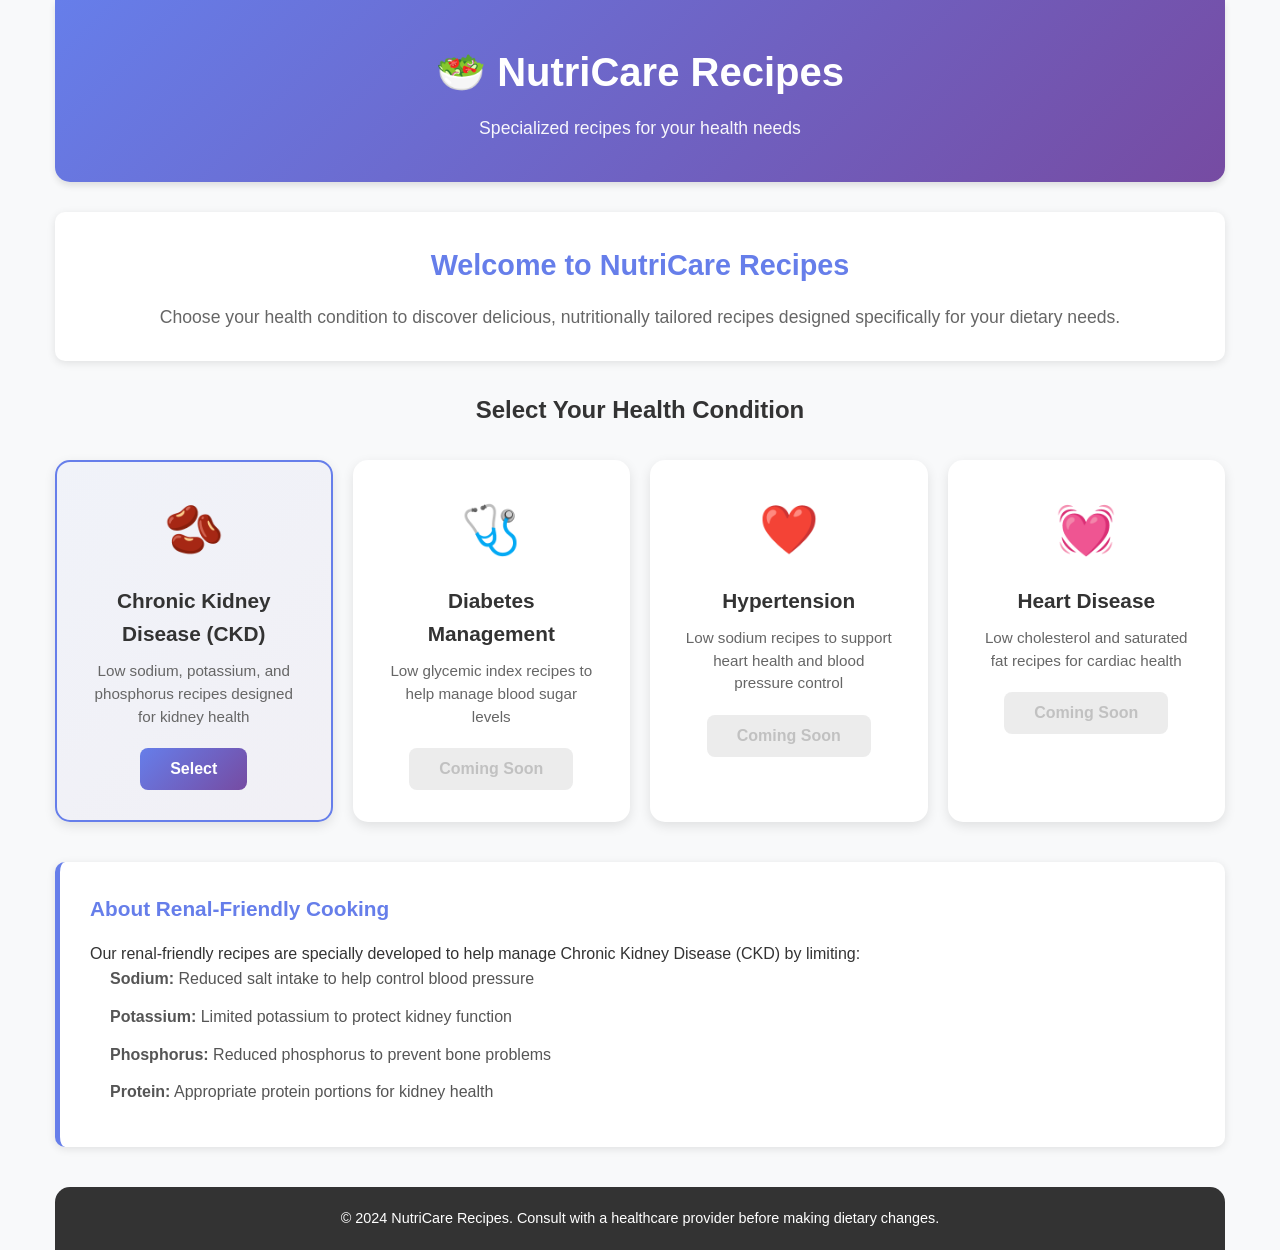
==== index.html @ 2f470654 "feat: Add NutriCare Recipes application with renal-friendly recipes - Implemented recipe generation " ====
<!DOCTYPE html>
<html lang="en">
<head>
    <meta charset="UTF-8">
    <meta name="viewport" content="width=device-width, initial-scale=1.0">
    <title>NutriCare Recipes - Specialized Recipes for Health Conditions</title>
    <link rel="stylesheet" href="css/style.css">
</head>
<body>
    <div class="container">
        <!-- Header -->
        <header class="header">
            <div class="header-content">
                <h1>🥗 NutriCare Recipes</h1>
                <p class="tagline">Specialized recipes for your health needs</p>
            </div>
        </header>

        <!-- Main Content -->
        <main class="main-content">
            <div class="intro-section">
                <h2>Welcome to NutriCare Recipes</h2>
                <p>Choose your health condition to discover delicious, nutritionally tailored recipes designed specifically for your dietary needs.</p>
            </div>

            <!-- Health Condition Selector -->
            <section class="conditions-section">
                <h3>Select Your Health Condition</h3>
                <div class="conditions-grid">
                    <!-- Renal Disease -->
                    <div class="condition-card" data-condition="renal">
                        <div class="condition-icon">🫘</div>
                        <h4>Chronic Kidney Disease (CKD)</h4>
                        <p>Low sodium, potassium, and phosphorus recipes designed for kidney health</p>
                        <button class="btn btn-primary" onclick="selectCondition('renal')">Select</button>
                    </div>

                    <!-- Diabetes -->
                    <div class="condition-card" data-condition="diabetes">
                        <div class="condition-icon">🩺</div>
                        <h4>Diabetes Management</h4>
                        <p>Low glycemic index recipes to help manage blood sugar levels</p>
                        <button class="btn btn-secondary" onclick="selectCondition('diabetes')" disabled title="Coming soon">Coming Soon</button>
                    </div>

                    <!-- Hypertension -->
                    <div class="condition-card" data-condition="hypertension">
                        <div class="condition-icon">❤️</div>
                        <h4>Hypertension</h4>
                        <p>Low sodium recipes to support heart health and blood pressure control</p>
                        <button class="btn btn-secondary" onclick="selectCondition('hypertension')" disabled title="Coming soon">Coming Soon</button>
                    </div>

                    <!-- Heart Disease -->
                    <div class="condition-card" data-condition="heart">
                        <div class="condition-icon">💓</div>
                        <h4>Heart Disease</h4>
                        <p>Low cholesterol and saturated fat recipes for cardiac health</p>
                        <button class="btn btn-secondary" onclick="selectCondition('heart')" disabled title="Coming soon">Coming Soon</button>
                    </div>
                </div>
            </section>

            <!-- Information Section -->
            <section class="info-section">
                <div class="info-box">
                    <h3>About Renal-Friendly Cooking</h3>
                    <p>Our renal-friendly recipes are specially developed to help manage Chronic Kidney Disease (CKD) by limiting:</p>
                    <ul>
                        <li><strong>Sodium:</strong> Reduced salt intake to help control blood pressure</li>
                        <li><strong>Potassium:</strong> Limited potassium to protect kidney function</li>
                        <li><strong>Phosphorus:</strong> Reduced phosphorus to prevent bone problems</li>
                        <li><strong>Protein:</strong> Appropriate protein portions for kidney health</li>
                    </ul>
                </div>
            </section>
        </main>

        <!-- Footer -->
        <footer class="footer">
            <p>&copy; 2024 NutriCare Recipes. Consult with a healthcare provider before making dietary changes.</p>
        </footer>
    </div>

    <script src="js/app.js"></script>
</body>
</html>
---- css/style.css ----
/* Global Styles */
* {
    margin: 0;
    padding: 0;
    box-sizing: border-box;
}

body {
    font-family: 'Segoe UI', Tahoma, Geneva, Verdana, sans-serif;
    line-height: 1.6;
    color: #333;
    background-color: #f8f9fa;
}

.container {
    max-width: 1200px;
    margin: 0 auto;
    padding: 0 15px;
    min-height: 100vh;
    display: flex;
    flex-direction: column;
}

/* Header Styles */
.header {
    background: linear-gradient(135deg, #667eea 0%, #764ba2 100%);
    color: white;
    padding: 40px 0;
    text-align: center;
    margin-bottom: 30px;
    border-radius: 0 0 15px 15px;
    box-shadow: 0 4px 6px rgba(0, 0, 0, 0.1);
}

.header h1 {
    font-size: 2.5em;
    margin-bottom: 10px;
    font-weight: 700;
}

.header .tagline {
    font-size: 1.1em;
    opacity: 0.95;
}

.breadcrumb {
    margin-top: 15px;
    font-size: 0.9em;
    opacity: 0.8;
}

.breadcrumb a {
    color: white;
    text-decoration: none;
    transition: opacity 0.3s;
}

.breadcrumb a:hover {
    opacity: 0.7;
}

/* Main Content */
.main-content {
    flex: 1;
}

/* Intro Section */
.intro-section {
    background: white;
    padding: 30px;
    border-radius: 10px;
    margin-bottom: 30px;
    box-shadow: 0 2px 8px rgba(0, 0, 0, 0.1);
    text-align: center;
}

.intro-section h2 {
    color: #667eea;
    margin-bottom: 15px;
    font-size: 1.8em;
}

.intro-section p {
    color: #666;
    font-size: 1.1em;
}

/* Conditions Section */
.conditions-section {
    margin-bottom: 40px;
    text-align: center;
}

.conditions-section h3 {
    color: #333;
    margin-bottom: 30px;
    font-size: 1.5em;
}

.conditions-grid {
    display: grid;
    grid-template-columns: repeat(auto-fit, minmax(250px, 1fr));
    gap: 20px;
    margin-bottom: 20px;
}

.condition-card {
    background: white;
    padding: 30px;
    border-radius: 15px;
    box-shadow: 0 4px 12px rgba(0, 0, 0, 0.1);
    transition: transform 0.3s, box-shadow 0.3s;
    text-align: center;
    border: 2px solid transparent;
}

.condition-card:hover {
    transform: translateY(-5px);
    box-shadow: 0 8px 20px rgba(0, 0, 0, 0.15);
}

.condition-card[data-condition="renal"] {
    border-color: #667eea;
    background: linear-gradient(135deg, rgba(102, 126, 234, 0.05), rgba(118, 75, 162, 0.05));
}

.condition-icon {
    font-size: 3em;
    margin-bottom: 15px;
}

.condition-card h4 {
    color: #333;
    margin-bottom: 10px;
    font-size: 1.3em;
}

.condition-card p {
    color: #666;
    margin-bottom: 20px;
    font-size: 0.95em;
    line-height: 1.5;
}

/* Button Styles */
.btn {
    padding: 12px 30px;
    border: none;
    border-radius: 8px;
    font-size: 1em;
    cursor: pointer;
    transition: all 0.3s;
    font-weight: 600;
}

.btn-primary {
    background: linear-gradient(135deg, #667eea 0%, #764ba2 100%);
    color: white;
}

.btn-primary:hover:not(:disabled) {
    transform: scale(1.05);
    box-shadow: 0 4px 12px rgba(102, 126, 234, 0.4);
}

.btn-secondary {
    background: #e0e0e0;
    color: #999;
    cursor: not-allowed;
}

.btn-secondary:disabled {
    opacity: 0.6;
}

/* Info Section */
.info-section {
    margin-top: 40px;
}

.info-box {
    background: white;
    padding: 30px;
    border-radius: 10px;
    box-shadow: 0 2px 8px rgba(0, 0, 0, 0.1);
    border-left: 5px solid #667eea;
}

.info-box h3 {
    color: #667eea;
    margin-bottom: 15px;
    font-size: 1.3em;
}

.info-box ul {
    margin-left: 20px;
    list-style: none;
}

.info-box li {
    margin-bottom: 12px;
    color: #555;
    line-height: 1.6;
}

/* Cuisine Selector */
.cuisine-selector {
    background: white;
    padding: 30px;
    border-radius: 10px;
    margin-bottom: 30px;
    box-shadow: 0 2px 8px rgba(0, 0, 0, 0.1);
}

.cuisine-selector h2 {
    color: #333;
    margin-bottom: 20px;
    text-align: center;
}

.cuisine-tabs {
    display: flex;
    gap: 10px;
    justify-content: center;
    flex-wrap: wrap;
}

.tab-btn {
    padding: 12px 25px;
    border: 2px solid #ddd;
    background: white;
    border-radius: 25px;
    cursor: pointer;
    font-size: 1em;
    transition: all 0.3s;
    font-weight: 600;
}

.tab-btn:hover {
    border-color: #667eea;
    color: #667eea;
}

.tab-btn.active {
    background: linear-gradient(135deg, #667eea 0%, #764ba2 100%);
    color: white;
    border-color: transparent;
}

/* Search Section */
.search-section {
    background: white;
    padding: 25px;
    border-radius: 10px;
    margin-bottom: 25px;
    box-shadow: 0 2px 8px rgba(0, 0, 0, 0.1);
}

.search-box {
    display: flex;
    gap: 10px;
    margin-bottom: 15px;
}

.search-box input {
    flex: 1;
    padding: 12px 15px;
    border: 2px solid #ddd;
    border-radius: 8px;
    font-size: 1em;
    transition: border-color 0.3s;
}

.search-box input:focus {
    outline: none;
    border-color: #667eea;
}

.search-box button {
    padding: 12px 25px;
    background: #667eea;
    color: white;
    border: none;
    border-radius: 8px;
    cursor: pointer;
    font-weight: 600;
    transition: background 0.3s;
}

.search-box button:hover {
    background: #764ba2;
}

.filter-options {
    display: flex;
    gap: 15px;
    flex-wrap: wrap;
}

.filter-options select {
    padding: 10px 15px;
    border: 2px solid #ddd;
    border-radius: 8px;
    font-size: 0.95em;
    cursor: pointer;
    background: white;
    transition: border-color 0.3s;
}

.filter-options select:focus {
    outline: none;
    border-color: #667eea;
}

/* Recipe Count */
.recipe-count {
    text-align: center;
    margin-bottom: 20px;
    color: #666;
}

/* Recipes Grid */
.recipes-grid {
    display: grid;
    grid-template-columns: repeat(auto-fill, minmax(280px, 1fr));
    gap: 25px;
    margin-bottom: 40px;
}

.recipe-card {
    background: white;
    border-radius: 12px;
    overflow: hidden;
    box-shadow: 0 4px 12px rgba(0, 0, 0, 0.1);
    transition: transform 0.3s, box-shadow 0.3s;
    cursor: pointer;
    display: flex;
    flex-direction: column;
}

.recipe-card:hover {
    transform: translateY(-8px);
    box-shadow: 0 8px 20px rgba(0, 0, 0, 0.15);
}

.recipe-image {
    width: 100%;
    height: 200px;
    background: linear-gradient(135deg, #667eea 0%, #764ba2 100%);
    display: flex;
    align-items: center;
    justify-content: center;
    font-size: 3em;
    color: white;
}

.recipe-content {
    padding: 20px;
    flex: 1;
    display: flex;
    flex-direction: column;
}

.recipe-cuisine {
    display: inline-block;
    background: #f0f0f0;
    color: #667eea;
    padding: 5px 12px;
    border-radius: 20px;
    font-size: 0.8em;
    font-weight: 600;
    margin-bottom: 10px;
    width: fit-content;
}

.recipe-card h3 {
    color: #333;
    margin-bottom: 10px;
    font-size: 1.2em;
    line-height: 1.4;
}

.recipe-details {
    display: flex;
    gap: 15px;
    margin-bottom: 15px;
    flex-wrap: wrap;
    font-size: 0.9em;
    color: #666;
}

.recipe-detail-item {
    display: flex;
    align-items: center;
    gap: 5px;
}

.recipe-description {
    color: #666;
    font-size: 0.95em;
    margin-bottom: 15px;
    flex: 1;
    line-height: 1.5;
}

.recipe-nutrition {
    display: flex;
    gap: 10px;
    padding-top: 15px;
    border-top: 1px solid #eee;
    flex-wrap: wrap;
}

.nutrition-badge {
    background: #f0f0f0;
    padding: 8px 12px;
    border-radius: 6px;
    font-size: 0.85em;
    color: #555;
}

.nutrition-badge strong {
    color: #667eea;
}

.recipe-card .btn {
    margin-top: auto;
    width: 100%;
    text-align: center;
}

/* Modal Styles */
.modal {
    position: fixed;
    z-index: 1000;
    left: 0;
    top: 0;
    width: 100%;
    height: 100%;
    background-color: rgba(0, 0, 0, 0.5);
    animation: fadeIn 0.3s;
}

@keyframes fadeIn {
    from { opacity: 0; }
    to { opacity: 1; }
}

.modal-content {
    background-color: white;
    margin: 5% auto;
    padding: 0;
    border-radius: 12px;
    width: 90%;
    max-width: 800px;
    max-height: 90vh;
    overflow-y: auto;
    box-shadow: 0 10px 40px rgba(0, 0, 0, 0.3);
    animation: slideIn 0.3s;
}

@keyframes slideIn {
    from {
        transform: translateY(-50px);
        opacity: 0;
    }
    to {
        transform: translateY(0);
        opacity: 1;
    }
}

.close {
    color: #999;
    float: right;
    font-size: 28px;
    font-weight: bold;
    cursor: pointer;
    padding: 15px;
}

.close:hover,
.close:focus {
    color: #333;
}

.recipe-detail {
    padding: 30px;
}

.recipe-detail h2 {
    color: #667eea;
    margin-bottom: 20px;
    font-size: 2em;
}

.recipe-detail-info {
    display: grid;
    grid-template-columns: repeat(auto-fit, minmax(200px, 1fr));
    gap: 20px;
    margin-bottom: 30px;
}

.detail-info-box {
    background: #f9f9f9;
    padding: 15px;
    border-radius: 8px;
    border-left: 4px solid #667eea;
}

.detail-info-box h4 {
    color: #667eea;
    margin-bottom: 8px;
    font-size: 0.9em;
    text-transform: uppercase;
}

.detail-info-box p {
    font-size: 1.1em;
    color: #333;
    font-weight: 600;
}

.recipe-detail h3 {
    color: #333;
    margin-top: 25px;
    margin-bottom: 15px;
    border-bottom: 2px solid #667eea;
    padding-bottom: 10px;
}

.ingredients-list {
    list-style: none;
    margin-bottom: 30px;
}

.ingredients-list li {
    padding: 8px 0;
    padding-left: 25px;
    position: relative;
    color: #555;
}

.ingredients-list li:before {
    content: "✓";
    position: absolute;
    left: 0;
    color: #667eea;
    font-weight: bold;
}

.instructions-list {
    list-style: none;
    counter-reset: step-counter;
}

.instructions-list li {
    counter-increment: step-counter;
    padding: 15px 0;
    padding-left: 40px;
    position: relative;
    color: #555;
    line-height: 1.6;
}

.instructions-list li:before {
    content: counter(step-counter);
    position: absolute;
    left: 0;
    top: 15px;
    background: #667eea;
    color: white;
    width: 30px;
    height: 30px;
    border-radius: 50%;
    display: flex;
    align-items: center;
    justify-content: center;
    font-weight: bold;
}

.nutrition-info {
    background: #f9f9f9;
    padding: 20px;
    border-radius: 8px;
    margin-bottom: 20px;
}

.nutrition-grid {
    display: grid;
    grid-template-columns: repeat(auto-fit, minmax(150px, 1fr));
    gap: 15px;
}

.nutrition-item {
    background: white;
    padding: 15px;
    border-radius: 8px;
    text-align: center;
    border: 2px solid #eee;
}

.nutrition-item .label {
    color: #999;
    font-size: 0.85em;
    text-transform: uppercase;
    margin-bottom: 8px;
}

.nutrition-item .value {
    color: #667eea;
    font-size: 1.5em;
    font-weight: bold;
}

.renal-note {
    background: #e8f5e9;
    border-left: 4px solid #4caf50;
    padding: 15px;
    border-radius: 8px;
    margin-top: 20px;
}

.renal-note h4 {
    color: #2e7d32;
    margin-bottom: 8px;
}

.renal-note p {
    color: #558b2f;
    font-size: 0.95em;
    line-height: 1.6;
}

/* Footer */
.footer {
    background: #333;
    color: white;
    text-align: center;
    padding: 20px;
    margin-top: 40px;
    border-radius: 15px 15px 0 0;
}

.footer p {
    font-size: 0.9em;
}

/* Loading State */
.loading {
    text-align: center;
    color: #999;
    padding: 40px;
    font-size: 1.1em;
}

/* Responsive Design */
@media (max-width: 768px) {
    .header h1 {
        font-size: 1.8em;
    }

    .conditions-grid {
        grid-template-columns: 1fr;
    }

    .cuisine-tabs {
        flex-direction: column;
    }

    .tab-btn {
        width: 100%;
    }

    .search-box {
        flex-direction: column;
    }

    .filter-options {
        flex-direction: column;
    }

    .filter-options select {
        width: 100%;
    }

    .recipes-grid {
        grid-template-columns: 1fr;
    }

    .recipe-detail-info {
        grid-template-columns: 1fr;
    }

    .modal-content {
        width: 95%;
        margin: 20% auto;
    }

    .recipe-detail {
        padding: 20px;
    }

    .close {
        padding: 10px;
    }
}

/* Ingredient Finder Section Styles */
.ingredient-finder-section {
    background: linear-gradient(135deg, #667eea 0%, #764ba2 100%);
    padding: 30px;
    border-radius: 12px;
    margin-bottom: 40px;
    color: white;
    box-shadow: 0 8px 20px rgba(102, 126, 234, 0.2);
}

.ingredient-finder-section h2 {
    font-size: 1.8em;
    margin-bottom: 10px;
    color: white;
}

.ingredient-finder-section p {
    font-size: 1em;
    opacity: 0.95;
    margin-bottom: 25px;
}

.ingredient-input-wrapper {
    position: relative;
    margin-bottom: 20px;
}

.ingredient-input {
    width: 100%;
    padding: 12px 16px;
    font-size: 1em;
    border: 2px solid rgba(255, 255, 255, 0.3);
    border-radius: 8px;
    background: rgba(255, 255, 255, 0.95);
    color: #333;
    transition: all 0.3s ease;
}

.ingredient-input:focus {
    outline: none;
    border-color: white;
    background: white;
    box-shadow: 0 0 0 3px rgba(255, 255, 255, 0.2);
}

.ingredient-suggestions {
    position: absolute;
    top: 100%;
    left: 0;
    right: 0;
    background: white;
    border-radius: 8px;
    max-height: 250px;
    overflow-y: auto;
    margin-top: 5px;
    display: none;
    z-index: 100;
    box-shadow: 0 8px 16px rgba(0, 0, 0, 0.15);
}

.ingredient-suggestions.active {
    display: block;
}

.suggestion-item {
    padding: 12px 16px;
    cursor: pointer;
    color: #333;
    font-size: 0.95em;
    transition: background 0.2s ease;
    border-bottom: 1px solid #f0f0f0;
}

.suggestion-item:last-child {
    border-bottom: none;
}

.suggestion-item:hover {
    background: #f5f5f5;
    color: #667eea;
    font-weight: 500;
}

.selected-ingredients-wrapper {
    margin-bottom: 20px;
}

.selected-ingredients-label {
    font-size: 0.95em;
    margin-bottom: 10px;
    opacity: 0.9;
    display: block;
}

.selected-ingredients {
    display: flex;
    flex-wrap: wrap;
    gap: 10px;
    min-height: 35px;
    padding-bottom: 10px;
}

.ingredient-tag {
    background: rgba(255, 255, 255, 0.25);
    color: white;
    padding: 8px 12px;
    border-radius: 20px;
    font-size: 0.9em;
    display: inline-flex;
    align-items: center;
    gap: 8px;
    border: 1px solid rgba(255, 255, 255, 0.4);
    backdrop-filter: blur(10px);
    animation: slideInTag 0.3s ease;
}

@keyframes slideInTag {
    from {
        opacity: 0;
        transform: translateY(-10px);
    }
    to {
        opacity: 1;
        transform: translateY(0);
    }
}

.ingredient-tag-remove {
    cursor: pointer;
    font-weight: bold;
    font-size: 1.1em;
    transition: transform 0.2s ease;
}

.ingredient-tag-remove:hover {
    transform: scale(1.3);
}

.find-recipes-btn {
    width: 100%;
    padding: 14px 24px;
    font-size: 1em;
    font-weight: 600;
    background: rgba(255, 255, 255, 0.95);
    color: #667eea;
    border: none;
    border-radius: 8px;
    cursor: pointer;
    transition: all 0.3s ease;
    text-transform: uppercase;
    letter-spacing: 0.5px;
    box-shadow: 0 4px 12px rgba(0, 0, 0, 0.1);
}

.find-recipes-btn:hover {
    background: white;
    transform: translateY(-2px);
    box-shadow: 0 6px 20px rgba(0, 0, 0, 0.15);
}

.find-recipes-btn:active {
    transform: translateY(0);
}

.find-recipes-btn:disabled {
    opacity: 0.6;
    cursor: not-allowed;
    transform: none;
}

.ingredient-results {
    margin-top: 40px;
}

.ingredient-results h3 {
    color: #333;
    margin-bottom: 20px;
    font-size: 1.4em;
}

.no-results {
    text-align: center;
    padding: 40px 20px;
    color: #999;
    background: #f9f9f9;
    border-radius: 8px;
    font-size: 1.05em;
}

.results-grid {
    display: grid;
    grid-template-columns: repeat(auto-fill, minmax(280px, 1fr));
    gap: 24px;
}

.result-recipe-card {
    background: white;
    border-radius: 12px;
    overflow: hidden;
    box-shadow: 0 4px 12px rgba(0, 0, 0, 0.1);
    transition: all 0.3s ease;
    display: flex;
    flex-direction: column;
    position: relative;
}

.result-recipe-card:hover {
    transform: translateY(-8px);
    box-shadow: 0 12px 24px rgba(0, 0, 0, 0.15);
}

.match-badge {
    position: absolute;
    top: 12px;
    right: 12px;
    background: linear-gradient(135deg, #667eea 0%, #764ba2 100%);
    color: white;
    padding: 8px 14px;
    border-radius: 20px;
    font-weight: 600;
    font-size: 0.9em;
    box-shadow: 0 4px 12px rgba(102, 126, 234, 0.3);
}

.result-recipe-content {
    padding: 20px;
    flex: 1;
    display: flex;
    flex-direction: column;
}

.result-recipe-content h4 {
    color: #667eea;
    margin-bottom: 10px;
    font-size: 1.2em;
}

.result-recipe-content p {
    color: #777;
    font-size: 0.9em;
    margin-bottom: 15px;
    flex: 1;
}

.matched-ingredients-list {
    background: #f9f9f9;
    padding: 12px;
    border-radius: 6px;
    margin-bottom: 15px;
}

.matched-ingredients-label {
    font-size: 0.8em;
    color: #999;
    text-transform: uppercase;
    margin-bottom: 8px;
    display: block;
}

.matched-ingredients {
    display: flex;
    flex-wrap: wrap;
    gap: 6px;
}

.matched-ingredient {
    background: #667eea;
    color: white;
    padding: 4px 10px;
    border-radius: 12px;
    font-size: 0.8em;
}

.result-recipe-btn {
    width: 100%;
    padding: 10px;
    background: linear-gradient(135deg, #667eea 0%, #764ba2 100%);
    color: white;
    border: none;
    border-radius: 6px;
    cursor: pointer;
    font-size: 0.95em;
    font-weight: 600;
    transition: all 0.3s ease;
}

.result-recipe-btn:hover {
    transform: scale(1.02);
    box-shadow: 0 4px 12px rgba(102, 126, 234, 0.3);
}

/* Modal Header Buttons */
.modal-header-buttons {
    display: flex;
    gap: 12px;
    margin-bottom: 20px;
    padding-bottom: 15px;
    border-bottom: 2px solid #f0f0f0;
}

.download-btn {
    display: flex;
    align-items: center;
    gap: 8px;
    padding: 10px 18px;
    background: linear-gradient(135deg, #667eea 0%, #764ba2 100%);
    color: white;
    border: none;
    border-radius: 6px;
    cursor: pointer;
    font-size: 0.95em;
    font-weight: 600;
    transition: all 0.3s ease;
    box-shadow: 0 4px 12px rgba(102, 126, 234, 0.2);
}

.download-btn:hover {
    transform: translateY(-2px);
    box-shadow: 0 6px 20px rgba(102, 126, 234, 0.3);
}

.download-btn:active {
    transform: translateY(0);
}

.download-btn:disabled {
    opacity: 0.6;
    cursor: not-allowed;
    transform: none;
}

/* Responsive Design */
@media (max-width: 768px) {
    .header h1 {
        font-size: 1.8em;
    }

    .conditions-grid {
        grid-template-columns: 1fr;
    }

    .cuisine-tabs {
        flex-direction: column;
    }

    .tab-btn {
        width: 100%;
    }

    .search-box {
        flex-direction: column;
    }

    .filter-options {
        flex-direction: column;
    }

    .filter-options select {
        width: 100%;
    }

    .recipes-grid {
        grid-template-columns: 1fr;
    }

    .recipe-detail-info {
        grid-template-columns: 1fr;
    }

    .modal-content {
        width: 95%;
        margin: 20% auto;
    }

    .recipe-detail {
        padding: 20px;
    }

    .close {
        padding: 10px;
    }

    .ingredient-finder-section {
        padding: 20px;
    }

    .ingredient-finder-section h2 {
        font-size: 1.4em;
    }

    .results-grid {
        grid-template-columns: 1fr;
    }

    .modal-header-buttons {
        flex-direction: column;
    }

    .download-btn {
        width: 100%;
        justify-content: center;
    }
}

@media (max-width: 600px) {
    .container {
        padding: 0 10px;
    }

    .header {
        padding: 25px 0;
    }

    .header h1 {
        font-size: 1.5em;
    }

    .intro-section,
    .cuisine-selector,
    .search-section {
        padding: 20px;
    }

    .recipe-details {
        font-size: 0.8em;
    }

    .nutrition-grid {
        grid-template-columns: repeat(2, 1fr);
    }

    .ingredient-finder-section {
        padding: 15px;
    }

    .ingredient-finder-section h2 {
        font-size: 1.2em;
    }

    .ingredient-finder-section p {
        font-size: 0.9em;
    }

    .ingredient-input {
        padding: 10px 12px;
        font-size: 0.95em;
    }

    .find-recipes-btn {
        padding: 12px 18px;
        font-size: 0.9em;
    }

    .ingredient-tag {
        padding: 6px 10px;
        font-size: 0.8em;
    }

    .match-badge {
        padding: 6px 10px;
        font-size: 0.8em;
    }

    .result-recipe-card {
        margin-bottom: 10px;
    }
}
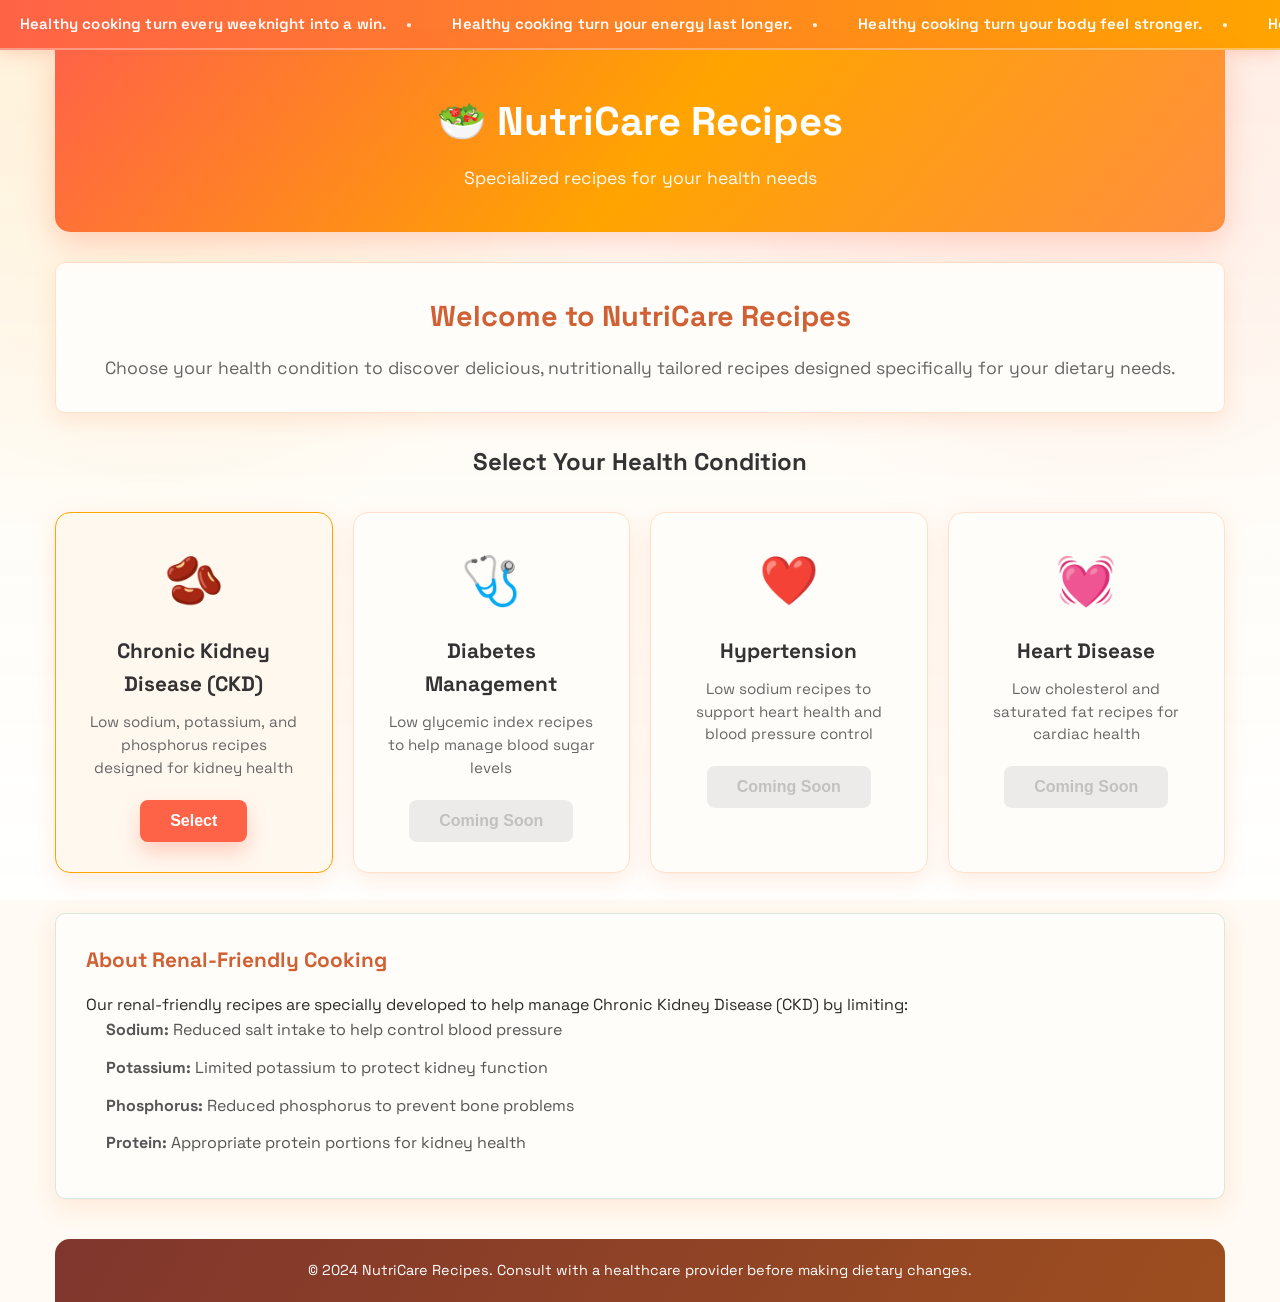
==== commit 698d9ae6: "feat: Add quote ticker component with dynamic quotes generation and styling" ====
--- a/index.html
+++ b/index.html
@@ -7,6 +7,12 @@
     <link rel="stylesheet" href="css/style.css">
 </head>
 <body>
+    <section class="quote-ticker" aria-label="Healthy quotes ticker">
+        <div class="quote-ticker__viewport">
+            <div class="quote-ticker__track" id="quoteTickerTrack"></div>
+        </div>
+    </section>
+
     <div class="container">
         <!-- Header -->
         <header class="header">
@@ -82,6 +88,7 @@
         </footer>
     </div>
 
+    <script src="js/quotes.js"></script>
     <script src="js/app.js"></script>
 </body>
 </html>
--- a/css/style.css
+++ b/css/style.css
@@ -1,3 +1,5 @@
+@import url('https://fonts.googleapis.com/css2?family=Space+Grotesk:wght@400;500;600;700&display=swap');
+
 /* Global Styles */
 * {
     margin: 0;
@@ -20,16 +22,61 @@
     display: flex;
     flex-direction: column;
 }
+.quote-ticker {
+    width: 100%;
+    background: linear-gradient(90deg, #ff6347 0%, #ffa400 100%);
+    color: #fff;
+    border-bottom: 2px solid rgba(255, 255, 255, 0.35);
+    box-shadow: 0 4px 14px rgba(255, 99, 71, 0.22);
+    overflow: hidden;
+}
+
+.quote-ticker__viewport {
+    overflow: hidden;
+    white-space: nowrap;
+}
+
+.quote-ticker__track {
+    display: inline-flex;
+    width: max-content;
+    will-change: transform;
+    animation: quoteTickerRun 240s linear infinite;
+}
+
+.quote-ticker__segment {
+    display: inline-flex;
+    align-items: center;
+    flex-shrink: 0;
+}
+
+.quote-ticker__item {
+    display: inline-block;
+    padding: 12px 20px;
+    font-weight: 600;
+    font-size: 0.94em;
+    letter-spacing: 0.01em;
+    white-space: nowrap;
+}
+
+.quote-ticker__item::after {
+    content: "•";
+    margin-left: 20px;
+    opacity: 0.85;
+}
+
+.quote-ticker:hover .quote-ticker__track {
+    animation-play-state: paused;
+}
 
 /* Header Styles */
 .header {
-    background: linear-gradient(135deg, #667eea 0%, #764ba2 100%);
+    background: #8b7566;
     color: white;
     padding: 40px 0;
     text-align: center;
     margin-bottom: 30px;
     border-radius: 0 0 15px 15px;
-    box-shadow: 0 4px 6px rgba(0, 0, 0, 0.1);
+    box-shadow: 0 2px 8px rgba(0, 0, 0, 0.1);
 }
 
 .header h1 {
@@ -75,7 +122,7 @@
 }
 
 .intro-section h2 {
-    color: #667eea;
+    color: #8b7566;
     margin-bottom: 15px;
     font-size: 1.8em;
 }
@@ -120,8 +167,8 @@
 }
 
 .condition-card[data-condition="renal"] {
-    border-color: #667eea;
-    background: linear-gradient(135deg, rgba(102, 126, 234, 0.05), rgba(118, 75, 162, 0.05));
+    border-color: #c9a876;
+    background: #fffaf5;
 }
 
 .condition-icon {
@@ -154,13 +201,13 @@
 }
 
 .btn-primary {
-    background: linear-gradient(135deg, #667eea 0%, #764ba2 100%);
+    background: #8b7566;
     color: white;
 }
 
 .btn-primary:hover:not(:disabled) {
-    transform: scale(1.05);
-    box-shadow: 0 4px 12px rgba(102, 126, 234, 0.4);
+    background: #7a6555;
+    box-shadow: 0 4px 12px rgba(0, 0, 0, 0.12);
 }
 
 .btn-secondary {
@@ -183,11 +230,11 @@
     padding: 30px;
     border-radius: 10px;
     box-shadow: 0 2px 8px rgba(0, 0, 0, 0.1);
-    border-left: 5px solid #667eea;
+    border-left: 5px solid #c9a876;
 }
 
 .info-box h3 {
-    color: #667eea;
+    color: #8b7566;
     margin-bottom: 15px;
     font-size: 1.3em;
 }
@@ -216,6 +263,40 @@
     color: #333;
     margin-bottom: 20px;
     text-align: center;
+}
+
+.renal-guidance-panel {
+    background: #fffaf5;
+    border: 1px solid var(--ring);
+    border-left: 4px solid #c9a876;
+    padding: 20px;
+    border-radius: 10px;
+    margin-bottom: 24px;
+}
+
+.renal-guidance-panel h3 {
+    color: #8b7566;
+    margin-bottom: 8px;
+}
+
+.renal-guidance-panel p {
+    color: #445;
+    margin-bottom: 12px;
+}
+
+.renal-guidance-targets {
+    display: flex;
+    gap: 10px;
+    flex-wrap: wrap;
+}
+
+.guidance-target {
+    background: white;
+    border: 1px solid var(--ring);
+    border-radius: 8px;
+    padding: 8px 12px;
+    font-weight: 600;
+    color: #8b7566;
 }
 
 .cuisine-tabs {
@@ -237,12 +318,12 @@
 }
 
 .tab-btn:hover {
-    border-color: #667eea;
-    color: #667eea;
+    border-color: #c9a876;
+    color: #8b7566;
 }
 
 .tab-btn.active {
-    background: linear-gradient(135deg, #667eea 0%, #764ba2 100%);
+    background: #8b7566;
     color: white;
     border-color: transparent;
 }
@@ -273,12 +354,12 @@
 
 .search-box input:focus {
     outline: none;
-    border-color: #667eea;
+    border-color: #c9a876;
 }
 
 .search-box button {
     padding: 12px 25px;
-    background: #667eea;
+    background: #8b7566;
     color: white;
     border: none;
     border-radius: 8px;
@@ -288,7 +369,7 @@
 }
 
 .search-box button:hover {
-    background: #764ba2;
+    background: #7a6555;
 }
 
 .filter-options {
@@ -309,7 +390,7 @@
 
 .filter-options select:focus {
     outline: none;
-    border-color: #667eea;
+    border-color: #c9a876;
 }
 
 /* Recipe Count */
@@ -346,7 +427,7 @@
 .recipe-image {
     width: 100%;
     height: 200px;
-    background: linear-gradient(135deg, #667eea 0%, #764ba2 100%);
+    background: #8b7566;
     display: flex;
     align-items: center;
     justify-content: center;
@@ -364,7 +445,7 @@
 .recipe-cuisine {
     display: inline-block;
     background: #f0f0f0;
-    color: #667eea;
+    color: #8b7566;
     padding: 5px 12px;
     border-radius: 20px;
     font-size: 0.8em;
@@ -403,6 +484,12 @@
     line-height: 1.5;
 }
 
+.serving-weight-text {
+    font-size: 0.85em;
+    color: #666;
+    margin-bottom: 10px;
+}
+
 .recipe-nutrition {
     display: flex;
     gap: 10px;
@@ -420,7 +507,14 @@
 }
 
 .nutrition-badge strong {
-    color: #667eea;
+    color: #8b7566;
+}
+
+.nutrition-total {
+    margin-top: 10px;
+    font-size: 0.9em;
+    color: #8b7566;
+    font-weight: 600;
 }
 
 .recipe-card .btn {
@@ -489,7 +583,7 @@
 }
 
 .recipe-detail h2 {
-    color: #667eea;
+    color: #8b7566;
     margin-bottom: 20px;
     font-size: 2em;
 }
@@ -505,11 +599,11 @@
     background: #f9f9f9;
     padding: 15px;
     border-radius: 8px;
-    border-left: 4px solid #667eea;
+    border-left: 4px solid #c9a876;
 }
 
 .detail-info-box h4 {
-    color: #667eea;
+    color: #8b7566;
     margin-bottom: 8px;
     font-size: 0.9em;
     text-transform: uppercase;
@@ -525,7 +619,7 @@
     color: #333;
     margin-top: 25px;
     margin-bottom: 15px;
-    border-bottom: 2px solid #667eea;
+    border-bottom: 2px solid #e8ddd0;
     padding-bottom: 10px;
 }
 
@@ -545,7 +639,7 @@
     content: "✓";
     position: absolute;
     left: 0;
-    color: #667eea;
+    color: #8b7566;
     font-weight: bold;
 }
 
@@ -568,7 +662,7 @@
     position: absolute;
     left: 0;
     top: 15px;
-    background: #667eea;
+    background: #c9a876;
     color: white;
     width: 30px;
     height: 30px;
@@ -608,28 +702,74 @@
 }
 
 .nutrition-item .value {
-    color: #667eea;
+    color: #8b7566;
     font-size: 1.5em;
     font-weight: bold;
 }
 
 .renal-note {
-    background: #e8f5e9;
-    border-left: 4px solid #4caf50;
+    background: #fffaf5;
+    border-left: 4px solid #c9a876;
     padding: 15px;
     border-radius: 8px;
     margin-top: 20px;
 }
 
 .renal-note h4 {
-    color: #2e7d32;
+    color: #8b7566;
     margin-bottom: 8px;
 }
 
 .renal-note p {
-    color: #558b2f;
+    color: #9d8b7e;
     font-size: 0.95em;
     line-height: 1.6;
+}
+
+.renal-guidance {
+    background: #fffaf5;
+    border: 1px solid var(--ring);
+    border-radius: 8px;
+    padding: 15px;
+    margin-bottom: 18px;
+}
+
+.renal-guidance h4 {
+    color: #8b7566;
+    margin-bottom: 10px;
+}
+
+.renal-guidance-grid {
+    display: grid;
+    grid-template-columns: repeat(auto-fit, minmax(170px, 1fr));
+    gap: 10px;
+}
+
+.renal-guidance-item {
+    background: white;
+    border: 1px solid var(--ring);
+    border-radius: 8px;
+    padding: 10px;
+}
+
+.guidance-label {
+    color: #556;
+    font-size: 0.8em;
+    text-transform: uppercase;
+    margin-bottom: 6px;
+}
+
+.guidance-value {
+    color: #8b7566;
+    font-size: 1.1em;
+    font-weight: 700;
+    margin-bottom: 4px;
+}
+
+.guidance-status {
+    color: #556;
+    font-size: 0.8em;
+    line-height: 1.4;
 }
 
 /* Footer */
@@ -644,6 +784,231 @@
 
 .footer p {
     font-size: 0.9em;
+}
+
+.ingredient-result-nutrition {
+    display: flex;
+    justify-content: space-between;
+    gap: 10px;
+    margin-top: 8px;
+    font-size: 0.85em;
+    color: #8b7566;
+    font-weight: 600;
+}
+
+/* Theme Refresh */
+:root {
+    --bg: #fffaf3;
+    --surface: #fffdf9;
+    --surface-2: #ffffff;
+    --ink: #2e2a27;
+    --muted: #7f756d;
+    --accent: #ff6347;
+    --accent-2: #ffa400;
+    --earth: #d06135;
+    --ring: #ffe0c8;
+    --shadow: 0 8px 24px rgba(255, 125, 58, 0.15);
+}
+
+body {
+    font-family: 'Space Grotesk', 'Segoe UI', Tahoma, Geneva, Verdana, sans-serif;
+    color: var(--ink);
+    background: var(--bg);
+    position: relative;
+}
+
+body::before {
+    content: "";
+    position: fixed;
+    inset: 0;
+    pointer-events: none;
+    z-index: -1;
+    background:
+        radial-gradient(circle at 12% 10%, rgba(255, 164, 0, 0.13), transparent 34%),
+        radial-gradient(circle at 86% 8%, rgba(255, 99, 71, 0.11), transparent 36%),
+        linear-gradient(180deg, rgba(255, 249, 240, 0.95), rgba(255, 255, 255, 0.88));
+}
+
+.header {
+    background: linear-gradient(130deg, #ff6347 0%, #ffa400 52%, #ff8f3f 100%);
+    box-shadow: 0 10px 30px rgba(255, 99, 71, 0.26);
+    animation: headerRise 0.7s ease both;
+}
+
+.intro-section,
+.cuisine-selector,
+.search-section,
+.condition-card,
+.recipe-card,
+.info-box,
+.renal-guidance-panel {
+    background: var(--surface);
+    box-shadow: var(--shadow);
+    border: 1px solid var(--ring);
+}
+
+.btn-primary,
+.tab-btn.active,
+.result-recipe-btn,
+.download-btn,
+.ingredient-finder-section,
+.match-badge {
+    background: var(--accent);
+}
+
+.btn-primary:hover:not(:disabled),
+.result-recipe-btn:hover,
+.download-btn:hover {
+    background: #e65439;
+    box-shadow: 0 10px 24px rgba(255, 99, 71, 0.36);
+}
+
+.breadcrumb a,
+.recipe-card h3,
+.info-box h3,
+.recipe-detail h2,
+.recipe-cuisine,
+.guidance-value,
+.nutrition-item .value,
+.results-header h3 {
+    color: var(--earth);
+}
+
+.search-box input,
+.filter-options select,
+.tab-btn {
+    border-color: var(--ring);
+}
+
+.intro-section h2,
+.info-box {
+    border-color: rgba(47, 143, 91, 0.18);
+}
+
+.intro-section h2,
+.info-box h3,
+.detail-info-box h4,
+.recipe-detail h3,
+.ingredients-list li:before,
+.instructions-list li:before,
+.nutrition-badge strong {
+    color: var(--earth);
+}
+
+.recipe-detail h3 {
+    border-bottom-color: #ffd7ba;
+}
+
+.detail-info-box {
+    border-left-color: var(--accent-2);
+}
+
+.instructions-list li:before {
+    background: var(--accent-2);
+    color: #fff;
+}
+
+.condition-card[data-condition="renal"] {
+    border-color: var(--accent-2);
+    background: #fff8ef;
+}
+
+.renal-guidance-panel {
+    background: #fff8ef;
+    border: 1px solid var(--ring);
+    border-left: 4px solid var(--accent-2);
+}
+
+.renal-guidance-panel h3,
+.guidance-target,
+.guidance-value,
+.nutrition-total,
+.ingredient-result-nutrition {
+    color: var(--earth);
+}
+
+.renal-guidance-panel p {
+    color: var(--muted);
+}
+
+.guidance-target {
+    border-color: var(--ring);
+}
+
+.search-box button {
+    background: var(--accent);
+    color: white;
+    border: none;
+}
+
+.search-box button:hover {
+    background: #e65439;
+}
+
+.search-box input:focus,
+.filter-options select:focus,
+.tab-btn:hover {
+    border-color: var(--accent-2);
+    color: var(--earth);
+}
+
+.nutrition-badge,
+.guidance-target,
+.detail-info-box,
+.nutrition-item,
+.renal-guidance-item {
+    background: var(--surface-2);
+    border-color: #eee4d8;
+}
+
+.recipe-detail-layout {
+    display: grid;
+    grid-template-columns: minmax(0, 1fr) 330px;
+    gap: 24px;
+    align-items: start;
+}
+
+.recipe-main-column {
+    min-width: 0;
+}
+
+.recipe-side-column {
+    background: #fff8ef;
+    border: 1px solid var(--ring);
+    border-radius: 12px;
+    padding: 16px;
+    position: sticky;
+    top: 12px;
+}
+
+.recipe-side-column h3 {
+    margin-top: 4px;
+}
+
+.nutrition-info,
+.renal-guidance,
+.renal-note {
+    margin-bottom: 14px;
+}
+
+.footer {
+    background: linear-gradient(120deg, #80362d 0%, #9d4e1f 100%);
+    color: white;
+}
+
+.tab-btn.active,
+.btn-primary,
+.result-recipe-btn,
+.download-btn,
+.find-recipes-btn {
+    box-shadow: 0 10px 20px rgba(255, 99, 71, 0.28);
+}
+
+.btn-primary:hover,
+.result-recipe-btn:hover,
+.download-btn:hover,
+.find-recipes-btn:hover {
+    transform: translateY(-2px);
 }
 
 /* Loading State */
@@ -704,16 +1069,24 @@
     .close {
         padding: 10px;
     }
+
+    .recipe-detail-layout {
+        grid-template-columns: 1fr;
+    }
+
+    .recipe-side-column {
+        position: static;
+    }
 }
 
 /* Ingredient Finder Section Styles */
 .ingredient-finder-section {
-    background: linear-gradient(135deg, #667eea 0%, #764ba2 100%);
+    background: linear-gradient(140deg, #ff7a5f 0%, #ff6347 50%, #ffa400 100%);
     padding: 30px;
     border-radius: 12px;
     margin-bottom: 40px;
     color: white;
-    box-shadow: 0 8px 20px rgba(102, 126, 234, 0.2);
+    box-shadow: 0 16px 32px rgba(255, 99, 71, 0.3);
 }
 
 .ingredient-finder-section h2 {
@@ -784,8 +1157,8 @@
 }
 
 .suggestion-item:hover {
-    background: #f5f5f5;
-    color: #667eea;
+    background: #fff1e4;
+    color: #d06135;
     font-weight: 500;
 }
 
@@ -849,21 +1222,21 @@
     padding: 14px 24px;
     font-size: 1em;
     font-weight: 600;
-    background: rgba(255, 255, 255, 0.95);
-    color: #667eea;
+    background: #ffffff;
+    color: #d9543a;
     border: none;
     border-radius: 8px;
     cursor: pointer;
     transition: all 0.3s ease;
     text-transform: uppercase;
     letter-spacing: 0.5px;
-    box-shadow: 0 4px 12px rgba(0, 0, 0, 0.1);
+    box-shadow: 0 2px 8px rgba(0, 0, 0, 0.08);
 }
 
 .find-recipes-btn:hover {
-    background: white;
+    background: #fff2ea;
     transform: translateY(-2px);
-    box-shadow: 0 6px 20px rgba(0, 0, 0, 0.15);
+    box-shadow: 0 8px 18px rgba(255, 99, 71, 0.24);
 }
 
 .find-recipes-btn:active {
@@ -921,13 +1294,13 @@
     position: absolute;
     top: 12px;
     right: 12px;
-    background: linear-gradient(135deg, #667eea 0%, #764ba2 100%);
+    background: var(--accent-2);
     color: white;
     padding: 8px 14px;
     border-radius: 20px;
     font-weight: 600;
     font-size: 0.9em;
-    box-shadow: 0 4px 12px rgba(102, 126, 234, 0.3);
+    box-shadow: 0 2px 8px rgba(0, 0, 0, 0.1);
 }
 
 .result-recipe-content {
@@ -938,7 +1311,7 @@
 }
 
 .result-recipe-content h4 {
-    color: #667eea;
+    color: #d06135;
     margin-bottom: 10px;
     font-size: 1.2em;
 }
@@ -972,7 +1345,7 @@
 }
 
 .matched-ingredient {
-    background: #667eea;
+    background: var(--accent);
     color: white;
     padding: 4px 10px;
     border-radius: 12px;
@@ -982,7 +1355,7 @@
 .result-recipe-btn {
     width: 100%;
     padding: 10px;
-    background: linear-gradient(135deg, #667eea 0%, #764ba2 100%);
+    background: var(--accent);
     color: white;
     border: none;
     border-radius: 6px;
@@ -993,8 +1366,9 @@
 }
 
 .result-recipe-btn:hover {
+    background: #e65439;
     transform: scale(1.02);
-    box-shadow: 0 4px 12px rgba(102, 126, 234, 0.3);
+    box-shadow: 0 4px 12px rgba(0, 0, 0, 0.12);
 }
 
 /* Modal Header Buttons */
@@ -1011,7 +1385,7 @@
     align-items: center;
     gap: 8px;
     padding: 10px 18px;
-    background: linear-gradient(135deg, #667eea 0%, #764ba2 100%);
+    background: var(--accent);
     color: white;
     border: none;
     border-radius: 6px;
@@ -1019,12 +1393,13 @@
     font-size: 0.95em;
     font-weight: 600;
     transition: all 0.3s ease;
-    box-shadow: 0 4px 12px rgba(102, 126, 234, 0.2);
+    box-shadow: 0 2px 8px rgba(0, 0, 0, 0.1);
 }
 
 .download-btn:hover {
+    background: #e65439;
     transform: translateY(-2px);
-    box-shadow: 0 6px 20px rgba(102, 126, 234, 0.3);
+    box-shadow: 0 4px 12px rgba(0, 0, 0, 0.12);
 }
 
 .download-btn:active {
@@ -1172,4 +1547,50 @@
     .result-recipe-card {
         margin-bottom: 10px;
     }
-}
+
+    .quote-ticker__item {
+        padding: 10px 14px;
+        font-size: 0.86em;
+    }
+}
+
+@keyframes headerRise {
+    from {
+        opacity: 0;
+        transform: translateY(-16px);
+    }
+    to {
+        opacity: 1;
+        transform: translateY(0);
+    }
+}
+
+@keyframes quoteTickerRun {
+    from {
+        transform: translateX(0);
+    }
+    to {
+        transform: translateX(-50%);
+    }
+}
+
+.condition-card,
+.recipe-card,
+.result-recipe-card {
+    animation: cardLiftIn 0.5s ease both;
+}
+
+@keyframes cardLiftIn {
+    from {
+        opacity: 0;
+        transform: translateY(14px);
+    }
+    to {
+        opacity: 1;
+        transform: translateY(0);
+    }
+}
+
+.recipe-image {
+    background: linear-gradient(150deg, #ff6347 0%, #ffa400 100%);
+}
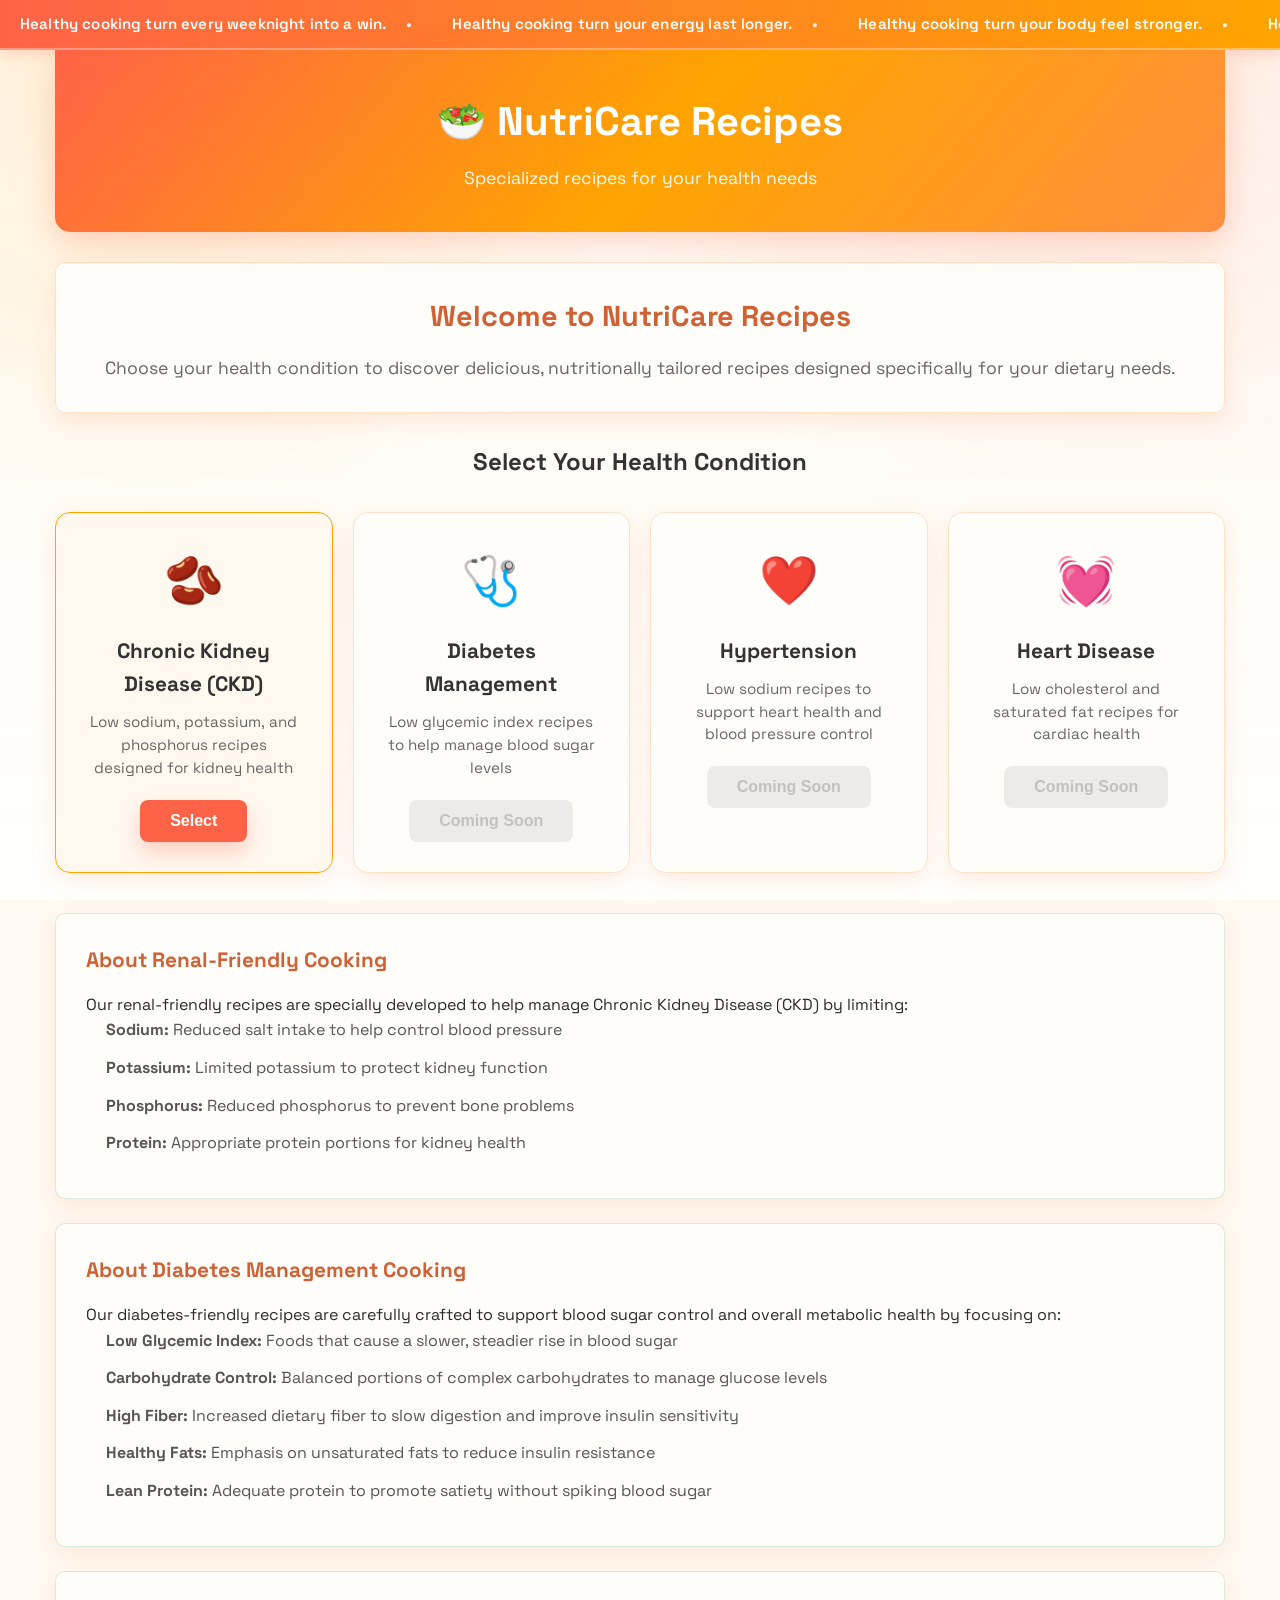
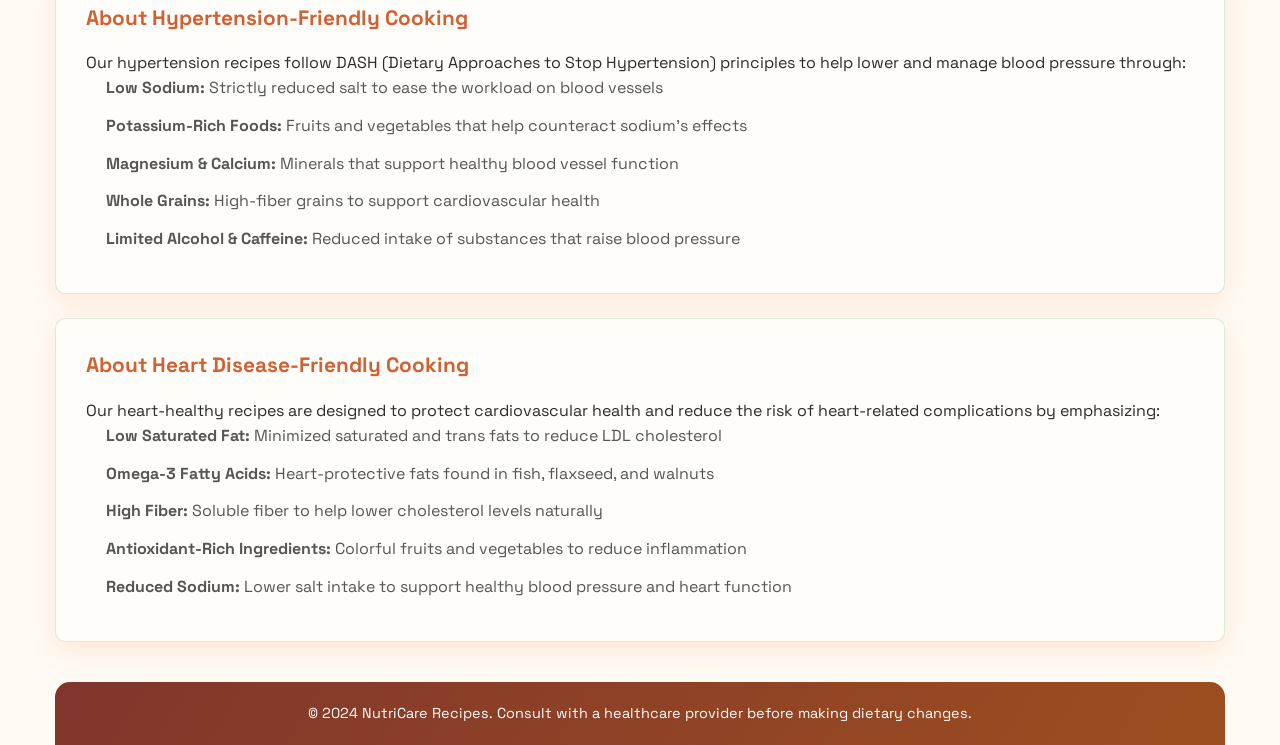
==== commit 9791da29: "Add informational sections for diabetes, hypertension, and heart disease-friendly cooking" ====
--- a/index.html
+++ b/index.html
@@ -79,6 +79,42 @@
                         <li><strong>Protein:</strong> Appropriate protein portions for kidney health</li>
                     </ul>
                 </div>
+
+                <div class="info-box">
+                    <h3>About Diabetes Management Cooking</h3>
+                    <p>Our diabetes-friendly recipes are carefully crafted to support blood sugar control and overall metabolic health by focusing on:</p>
+                    <ul>
+                        <li><strong>Low Glycemic Index:</strong> Foods that cause a slower, steadier rise in blood sugar</li>
+                        <li><strong>Carbohydrate Control:</strong> Balanced portions of complex carbohydrates to manage glucose levels</li>
+                        <li><strong>High Fiber:</strong> Increased dietary fiber to slow digestion and improve insulin sensitivity</li>
+                        <li><strong>Healthy Fats:</strong> Emphasis on unsaturated fats to reduce insulin resistance</li>
+                        <li><strong>Lean Protein:</strong> Adequate protein to promote satiety without spiking blood sugar</li>
+                    </ul>
+                </div>
+
+                <div class="info-box">
+                    <h3>About Hypertension-Friendly Cooking</h3>
+                    <p>Our hypertension recipes follow DASH (Dietary Approaches to Stop Hypertension) principles to help lower and manage blood pressure through:</p>
+                    <ul>
+                        <li><strong>Low Sodium:</strong> Strictly reduced salt to ease the workload on blood vessels</li>
+                        <li><strong>Potassium-Rich Foods:</strong> Fruits and vegetables that help counteract sodium's effects</li>
+                        <li><strong>Magnesium &amp; Calcium:</strong> Minerals that support healthy blood vessel function</li>
+                        <li><strong>Whole Grains:</strong> High-fiber grains to support cardiovascular health</li>
+                        <li><strong>Limited Alcohol &amp; Caffeine:</strong> Reduced intake of substances that raise blood pressure</li>
+                    </ul>
+                </div>
+
+                <div class="info-box">
+                    <h3>About Heart Disease-Friendly Cooking</h3>
+                    <p>Our heart-healthy recipes are designed to protect cardiovascular health and reduce the risk of heart-related complications by emphasizing:</p>
+                    <ul>
+                        <li><strong>Low Saturated Fat:</strong> Minimized saturated and trans fats to reduce LDL cholesterol</li>
+                        <li><strong>Omega-3 Fatty Acids:</strong> Heart-protective fats found in fish, flaxseed, and walnuts</li>
+                        <li><strong>High Fiber:</strong> Soluble fiber to help lower cholesterol levels naturally</li>
+                        <li><strong>Antioxidant-Rich Ingredients:</strong> Colorful fruits and vegetables to reduce inflammation</li>
+                        <li><strong>Reduced Sodium:</strong> Lower salt intake to support healthy blood pressure and heart function</li>
+                    </ul>
+                </div>
             </section>
         </main>
 
--- a/css/style.css
+++ b/css/style.css
@@ -231,6 +231,11 @@
     border-radius: 10px;
     box-shadow: 0 2px 8px rgba(0, 0, 0, 0.1);
     border-left: 5px solid #c9a876;
+    margin-bottom: 24px;
+}
+
+.info-box:last-child {
+    margin-bottom: 0;
 }
 
 .info-box h3 {
